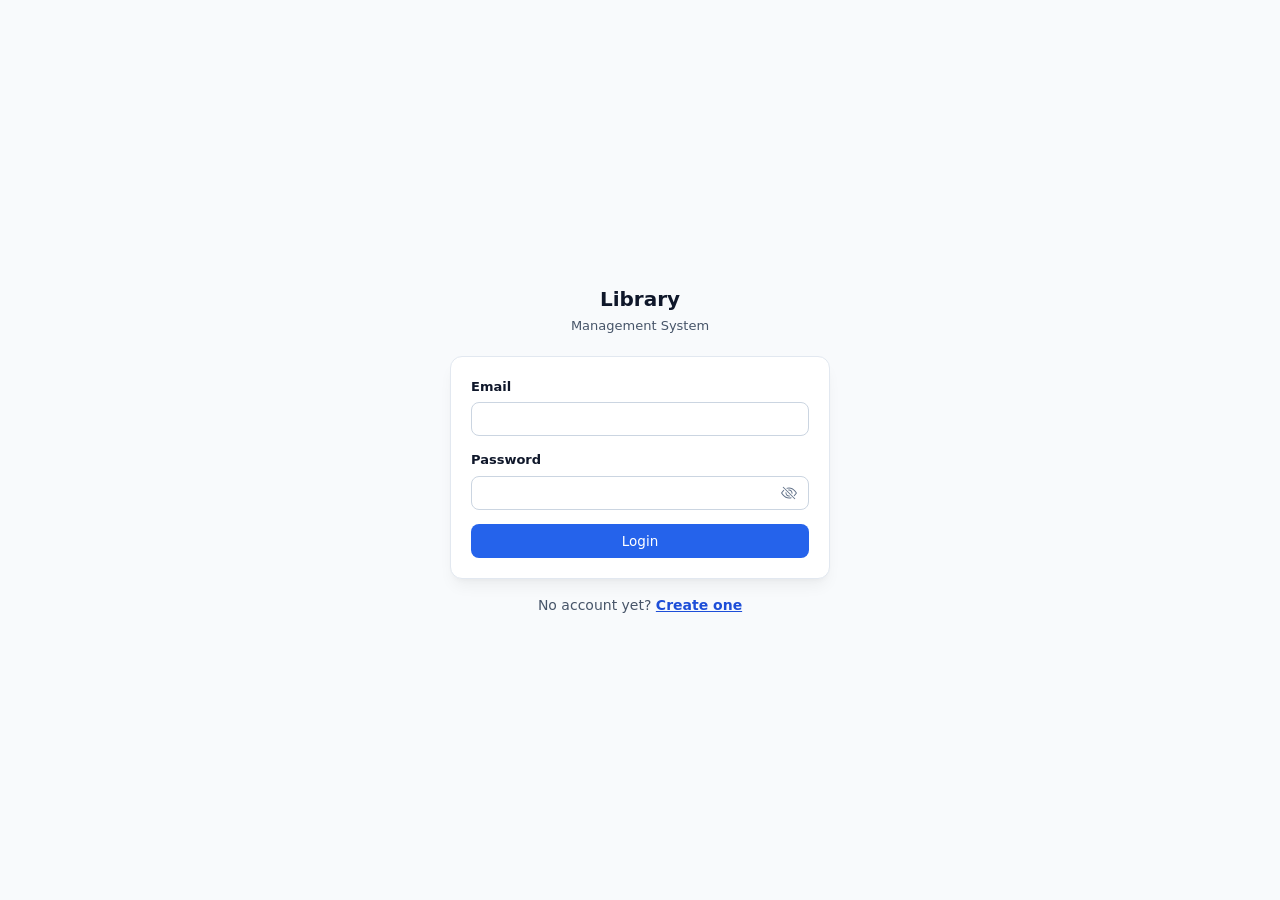
==== frontend/book.html @ 661a34f5 "feat: added book catalog ui" ====
<!DOCTYPE html>
<html lang="en">
<head>
  <meta charset="UTF-8">
  <meta name="viewport" content="width=device-width, initial-scale=1.0">
  <title>Book details - Library</title>
  <link rel="stylesheet" href="assets/css/base.css">
  <link rel="stylesheet" href="assets/css/layout.css">
  <link rel="stylesheet" href="assets/css/components.css">
  <link rel="stylesheet" href="assets/css/pages.css">
  <link rel="icon" href="data:,">
  <script src="assets/js/config.js"></script>
  <script src="assets/js/core/session.js"></script>
  <script src="assets/js/core/guard.js" data-auth="required"></script>
  <script src="assets/js/layout.js" defer></script>
</head>
<body data-title="Book details" data-nav="catalog.html">
  <p><a href="catalog.html" id="back-link">Back to catalog</a></p>
  <div id="alert" class="alert" hidden></div>

  <div id="loading-state" class="card"><div class="card__body muted">Loading...</div></div>

  <div class="card" id="book-card" hidden>
    <div class="card__header">
      <h2 id="book-title"></h2>
      <span id="book-badge"></span>
    </div>
    <div class="card__body">
      <dl class="dl">
        <dt>Author</dt>
        <dd id="book-author"></dd>
        <dt>ISBN</dt>
        <dd class="mono" id="book-isbn"></dd>
        <dt>Library barcode</dt>
        <dd class="mono" id="book-barcode"></dd>
        <dt>Location</dt>
        <dd id="book-location"></dd>
        <dt>Added</dt>
        <dd id="book-added"></dd>
        <dt>Updated</dt>
        <dd id="book-updated"></dd>
      </dl>
    </div>
    <div class="card__header" style="border-top: 1px solid var(--border)">
      <button class="btn btn--primary" type="button" id="reserve-btn">Reserve</button>
      <span class="muted" id="reserve-note" hidden></span>
    </div>
  </div>

  <div class="card" id="reserve-result" hidden>
    <div class="card__header"><h3>Reservation</h3></div>
    <div class="card__body">
      <div id="reserve-alert" class="alert alert--success"></div>
      <dl class="dl" id="reserve-details"></dl>
    </div>
  </div>

  <div class="modal-scrim" id="reserve-modal" hidden>
    <div class="modal" role="dialog" aria-modal="true" aria-labelledby="reserve-modal-title">
      <div class="modal__header"><h3 id="reserve-modal-title">Reserve this book?</h3></div>
      <div class="modal__body">
        <p><strong id="modal-book-title"></strong></p>
        <p class="muted" id="modal-book-meta"></p>
        <p class="muted">The copy will be held for you until 6pm.</p>
      </div>
      <div class="modal__actions">
        <button class="btn btn--secondary" id="modal-cancel" type="button">Cancel</button>
        <button class="btn btn--primary" id="modal-confirm" type="button">Reserve</button>
      </div>
    </div>
  </div>

  <script type="module" src="assets/js/pages/book.js"></script>
</body>
</html>
---- frontend/assets/css/base.css ----
:root {
  --bg: #f8fafc;
  --surface: #ffffff;
  --border: #e2e8f0;
  --border-strong: #cbd5e1;
  --text: #0f172a;
  --text-muted: #475569;
  --text-faint: #64748b;
  --accent: #2563eb;
  --accent-hover: #1d4ed8;
  --accent-soft: #eff6ff;
  --danger: #dc2626;
  --danger-soft: #fef2f2;
  --success: #16a34a;
  --success-soft: #f0fdf4;
  --warning: #b45309;
  --warning-soft: #fffbeb;
  --radius: 8px;
  --radius-lg: 12px;
  --shadow: 0 1px 2px rgba(15, 23, 42, 0.06);
  --shadow-lg: 0 10px 15px -3px rgba(0, 0, 0, 0.05), 0 4px 6px -4px rgba(0, 0, 0, 0.05);
  --font: system-ui, -apple-system, "Segoe UI", Roboto, "Helvetica Neue", Arial, sans-serif;
  --mono: ui-monospace, SFMono-Regular, Menlo, Consolas, monospace;
}

* {
  box-sizing: border-box;
}

html,
body {
  margin: 0;
  padding: 0;
}

body {
  font-family: var(--font);
  font-size: 14px;
  line-height: 1.5;
  color: var(--text);
  background: var(--bg);
  -webkit-font-smoothing: antialiased;
}

h1,
h2,
h3 {
  margin: 0;
  font-weight: 600;
  line-height: 1.25;
}

h1 {
  font-size: 22px;
}

h2 {
  font-size: 17px;
}

h3 {
  font-size: 15px;
}

p {
  margin: 0;
}

a {
  color: var(--accent-hover);
  text-decoration: none;
}

a:hover {
  text-decoration: underline;
}

:focus-visible {
  outline: 2px solid var(--accent);
  outline-offset: 2px;
}

.muted {
  color: var(--text-muted);
}

.faint {
  color: var(--text-faint);
}

.mono {
  font-family: var(--mono);
  font-size: 12.5px;
}
---- frontend/assets/css/layout.css ----
.shell {
  display: flex;
  min-height: 100vh;
}

.sidebar {
  width: 220px;
  flex-shrink: 0;
  background: var(--surface);
  border-right: 1px solid var(--border);
  display: flex;
  flex-direction: column;
  position: sticky;
  top: 0;
  height: 100vh;
}

.sidebar__brand {
  display: flex;
  align-items: center;
  gap: 10px;
  padding: 18px 20px;
  border-bottom: 1px solid var(--border);
}

.sidebar__brand-name {
  font-size: 15px;
  font-weight: 700;
  letter-spacing: -0.01em;
}

.sidebar__brand-sub {
  font-size: 11px;
  color: var(--text-muted);
}

.sidebar__nav {
  flex: 1;
  padding: 12px 10px;
  overflow-y: auto;
}

.sidebar__section {
  font-size: 10.5px;
  font-weight: 600;
  text-transform: uppercase;
  letter-spacing: 0.06em;
  color: var(--text-faint);
  padding: 12px 10px 6px;
}

.sidebar__link {
  display: flex;
  align-items: center;
  gap: 10px;
  padding: 8px 10px;
  margin: 1px 0;
  border-radius: var(--radius);
  color: var(--text-muted);
  font-weight: 500;
}

.sidebar__link:hover {
  background: var(--bg);
  color: var(--text);
  text-decoration: none;
}

.sidebar__link.active {
  background: var(--accent-soft);
  color: var(--accent);
}

.sidebar__footer {
  padding: 12px 10px;
  border-top: 1px solid var(--border);
}

.logout-btn {
  color: #334155;
  background-color: var(--surface);
  border-color: var(--border);
  transition: all 0.2s ease-in-out;
}

.logout-btn:hover:not(:disabled) {
  color: #991b1b;
  background-color: var(--danger-soft);
  border-color: #fca5a5;
}

.main {
  flex: 1;
  min-width: 0;
  display: flex;
  flex-direction: column;
}

.topbar {
  height: 56px;
  flex-shrink: 0;
  min-width: 0;
  background: var(--surface);
  border-bottom: 1px solid var(--border);
  display: flex;
  align-items: center;
  gap: 12px;
  padding: 0 24px;
  position: sticky;
  top: 0;
  z-index: 10;
}

.topbar__title {
  font-size: 15px;
  font-weight: 600;
  flex: 1;
  min-width: 0;
  white-space: nowrap;
  overflow: hidden;
  text-overflow: ellipsis;
}

.topbar__user {
  display: flex;
  align-items: center;
  gap: 10px;
  flex-shrink: 0;
}

.topbar__email {
  color: var(--text-muted);
}

.content {
  padding: 24px;
  max-width: 1100px;
  width: 100%;
}

.table-wrap {
  overflow-x: auto;
}

.no-scroll {
  overflow: hidden;
}

.nav-toggle {
  display: none;
  align-items: center;
  justify-content: center;
  width: 34px;
  height: 34px;
  padding: 0;
  border: 1px solid var(--border-strong);
  border-radius: var(--radius);
  background: var(--surface);
  color: var(--text-muted);
  cursor: pointer;
  flex-shrink: 0;
}

.nav-toggle:hover {
  color: var(--text);
}

.nav-toggle svg {
  display: block;
}

.nav-toggle svg[hidden] {
  display: none;
}

.scrim {
  display: none;
}

.auth-wrap {
  min-height: 100vh;
  display: flex;
  align-items: center;
  justify-content: center;
  padding: 24px;
}

.auth-card {
  width: 100%;
  max-width: 380px;
}

.auth-card__brand {
  text-align: center;
  margin-bottom: 20px;
}

.auth-card__brand-name {
  font-size: 20px;
  font-weight: 700;
}

.auth-card__brand-sub {
  color: var(--text-muted);
  font-size: 13px;
  margin-top: 2px;
}

.auth-alt {
  text-align: center;
  margin-top: 16px;
  color: var(--text-muted);
}

@media (max-width: 760px) {
  .topbar {
    padding: 0 16px;
  }

  .topbar__email {
    min-width: 0;
    overflow: hidden;
    text-overflow: ellipsis;
    white-space: nowrap;
    max-width: 45vw;
  }

  @media (max-width: 480px) {
    .topbar__email {
      display: none;
    }
  }

  .content {
    padding: 16px;
  }

  .nav-toggle {
    display: inline-flex;
  }

  .sidebar {
    position: fixed;
    inset: 0 auto 0 0;
    width: 240px;
    height: 100vh;
    z-index: 40;
    visibility: hidden;
    transform: translateX(-100%);
    transition: transform 0.2s ease, visibility 0s linear 0.2s;
  }

  .sidebar.open {
    visibility: visible;
    transform: translateX(0);
    transition: transform 0.2s ease, visibility 0s;
  }

  .scrim {
    display: block;
    position: fixed;
    inset: 0;
    z-index: 30;
    background: rgba(15, 23, 42, 0.4);
    visibility: hidden;
    opacity: 0;
    transition: opacity 0.2s ease, visibility 0s linear 0.2s;
  }

  .scrim.visible {
    visibility: visible;
    opacity: 1;
    transition: opacity 0.2s ease, visibility 0s;
  }
}

@media (prefers-reduced-motion: reduce) {
  .sidebar,
  .scrim,
  .logout-btn {
    transition: none;
  }
}
---- frontend/assets/css/components.css ----
.card {
  background: var(--surface);
  border: 1px solid var(--border);
  border-radius: var(--radius-lg);
  box-shadow: var(--shadow-lg);
}

.card__body {
  padding: 20px;
}

.card__header {
  padding: 16px 20px;
  border-bottom: 1px solid var(--border);
  display: flex;
  align-items: center;
  justify-content: space-between;
  gap: 12px;
}

.card__header + .card__body {
  padding-top: 16px;
}

.btn {
  display: inline-flex;
  align-items: center;
  justify-content: center;
  gap: 6px;
  padding: 8px 14px;
  border-radius: var(--radius);
  border: 1px solid transparent;
  font-family: inherit;
  font-size: 13.5px;
  font-weight: 500;
  cursor: pointer;
  white-space: nowrap;
}

.btn:disabled {
  opacity: 0.55;
  cursor: not-allowed;
}

.btn--primary {
  background: var(--accent);
  color: #ffffff;
}

.btn--primary:hover:not(:disabled) {
  background: var(--accent-hover);
}

.btn--secondary {
  background: var(--surface);
  border-color: var(--border-strong);
  color: var(--text);
}

.btn--secondary:hover:not(:disabled) {
  background: var(--bg);
}

.btn--danger {
  background: var(--danger);
  color: #ffffff;
}

.btn--danger:hover:not(:disabled) {
  background: #b91c1c;
}

.btn--block {
  width: 100%;
}

.field {
  display: flex;
  flex-direction: column;
  gap: 6px;
  margin-bottom: 14px;
}

.field__label {
  font-size: 13px;
  font-weight: 600;
}

.field__hint {
  font-size: 12px;
  color: var(--text-faint);
}

.input-group {
  position: relative;
}

.input-group .input {
  padding-right: 38px;
}

.input-action {
  position: absolute;
  top: 50%;
  right: 6px;
  transform: translateY(-50%);
  display: inline-flex;
  align-items: center;
  justify-content: center;
  width: 28px;
  height: 28px;
  padding: 0;
  border: 0;
  border-radius: var(--radius);
  background: transparent;
  color: var(--text-faint);
  cursor: pointer;
}

.input-action:hover {
  color: var(--text-muted);
}

.input-action:focus-visible {
  outline: 2px solid var(--accent);
  outline-offset: 0;
}

.input-action svg {
  display: block;
}

.input-action svg[hidden] {
  display: none;
}

.input,
.select,
.textarea {
  width: 100%;
  padding: 8px 10px;
  border: 1.5px solid var(--border-strong);
  border-radius: var(--radius);
  background: var(--surface);
  color: var(--text);
  font-family: inherit;
  font-size: 13.5px;
}

.input::placeholder {
  color: var(--text-faint);
}

.input:focus,
.select:focus,
.textarea:focus {
  outline: none;
  border-color: var(--accent);
  box-shadow: 0 0 0 3px rgba(37, 99, 235, 0.15);
}

.alert {
  display: flex;
  gap: 8px;
  padding: 10px 12px;
  border-radius: var(--radius);
  font-size: 13px;
  border: 1px solid transparent;
  margin-bottom: 14px;
}

.alert--error {
  background: var(--danger-soft);
  border-color: #fecaca;
  color: var(--danger);
}

.alert--success {
  background: var(--success-soft);
  border-color: #bbf7d0;
  color: var(--success);
}

.alert--info {
  background: var(--accent-soft);
  border-color: #bfdbfe;
  color: var(--accent);
}

.alert--warning {
  background: var(--warning-soft);
  border-color: #fde68a;
  color: var(--warning);
}

.alert[hidden] {
  display: none;
}

.badge {
  display: inline-flex;
  align-items: center;
  padding: 2px 8px;
  border-radius: 999px;
  font-size: 11.5px;
  font-weight: 600;
  border: 1px solid transparent;
}

.badge--gray {
  background: var(--bg);
  border-color: var(--border);
  color: var(--text-muted);
}

.badge--blue {
  background: var(--accent-soft);
  border-color: #bfdbfe;
  color: var(--accent);
}

.badge--green {
  background: var(--success-soft);
  border-color: #bbf7d0;
  color: var(--success);
}

.badge--red {
  background: var(--danger-soft);
  border-color: #fecaca;
  color: var(--danger);
}

.badge--amber {
  background: var(--warning-soft);
  border-color: #fde68a;
  color: var(--warning);
}

.badge-available {
  color: #166534;
  background-color: #dcfce7;
  border: 1px solid #86efac;
}

.badge-unavailable {
  color: #991b1b;
  background-color: #fee2e2;
  border: 1px solid #fca5a5;
}

.table {
  width: 100%;
  border-collapse: collapse;
  font-size: 13.5px;
}

.table th {
  text-align: left;
  font-weight: 600;
  color: var(--text-muted);
  font-size: 12px;
  text-transform: uppercase;
  letter-spacing: 0.04em;
  padding: 10px 12px;
  border-bottom: 1px solid var(--border);
  white-space: nowrap;
}

.table td {
  padding: 10px 12px;
  border-bottom: 1px solid var(--border);
  vertical-align: middle;
}

.table tbody tr:last-child td {
  border-bottom: 0;
}

.table tbody tr:hover {
  background: var(--bg);
}

.empty-state {
  text-align: center;
  padding: 48px 20px;
}

.empty-state__title {
  font-weight: 600;
  margin-bottom: 4px;
}

.empty-state__text {
  color: var(--text-muted);
  font-size: 13.5px;
}

.banner {
  display: flex;
  gap: 8px;
  align-items: flex-start;
  padding: 10px 14px;
  border: 1px solid #bfdbfe;
  background: var(--accent-soft);
  border-radius: var(--radius);
  color: var(--accent);
  font-size: 13px;
  margin-bottom: 20px;
}

.page-head {
  display: flex;
  align-items: center;
  justify-content: space-between;
  gap: 12px;
  margin-bottom: 20px;
}

.page-head__sub {
  color: var(--text-muted);
  font-size: 13px;
  margin-top: 2px;
}

.auth-alt a {
  text-decoration: underline;
  font-weight: 600;
}

.toolbar {
  display: flex;
  align-items: center;
  gap: 10px;
  margin-bottom: 16px;
  flex-wrap: wrap;
}

.toolbar .select {
  width: auto;
}

.toolbar .input {
  flex: 1;
  min-width: 180px;
}

.pagination {
  display: flex;
  align-items: center;
  justify-content: space-between;
  gap: 12px;
  padding: 12px 16px;
  border-top: 1px solid var(--border);
}

.pagination__info {
  color: var(--text-muted);
  font-size: 13px;
}

.pagination__controls {
  display: flex;
  gap: 8px;
}

.pagination__controls .btn[aria-disabled="true"] {
  opacity: 0.5;
  cursor: not-allowed;
}

.pagination__controls .btn[aria-disabled="true"]:hover {
  background: var(--surface);
}

.dl {
  display: grid;
  grid-template-columns: 160px 1fr;
  gap: 10px 20px;
}

.dl dt {
  color: var(--text-muted);
  font-size: 13px;
}

.dl dd {
  margin: 0;
}

.modal-scrim {
  position: fixed;
  inset: 0;
  z-index: 50;
  background: rgba(15, 23, 42, 0.4);
  display: grid;
  place-items: center;
  padding: 16px;
}

.modal-scrim[hidden] {
  display: none;
}

.modal {
  background: var(--surface);
  border: 1px solid var(--border);
  border-radius: var(--radius-lg);
  box-shadow: var(--shadow-lg);
  width: min(400px, 90vw);
}

.modal__header {
  padding: 16px 20px;
  border-bottom: 1px solid var(--border);
}

.modal__body {
  padding: 16px 20px;
}

.modal__body p {
  margin-bottom: 6px;
}

.modal__body p:last-child {
  margin-bottom: 0;
}

.modal__actions {
  padding: 12px 20px;
  border-top: 1px solid var(--border);
  display: flex;
  justify-content: flex-end;
  gap: 8px;
}
---- frontend/assets/css/pages.css ----
.stub-grid {
  display: grid;
  grid-template-columns: repeat(auto-fill, minmax(220px, 1fr));
  gap: 16px;
}

.stub-tile {
  padding: 18px;
}

.stub-tile__title {
  font-weight: 600;
  margin-bottom: 4px;
}

.stub-tile__text {
  color: var(--text-muted);
  font-size: 13px;
}
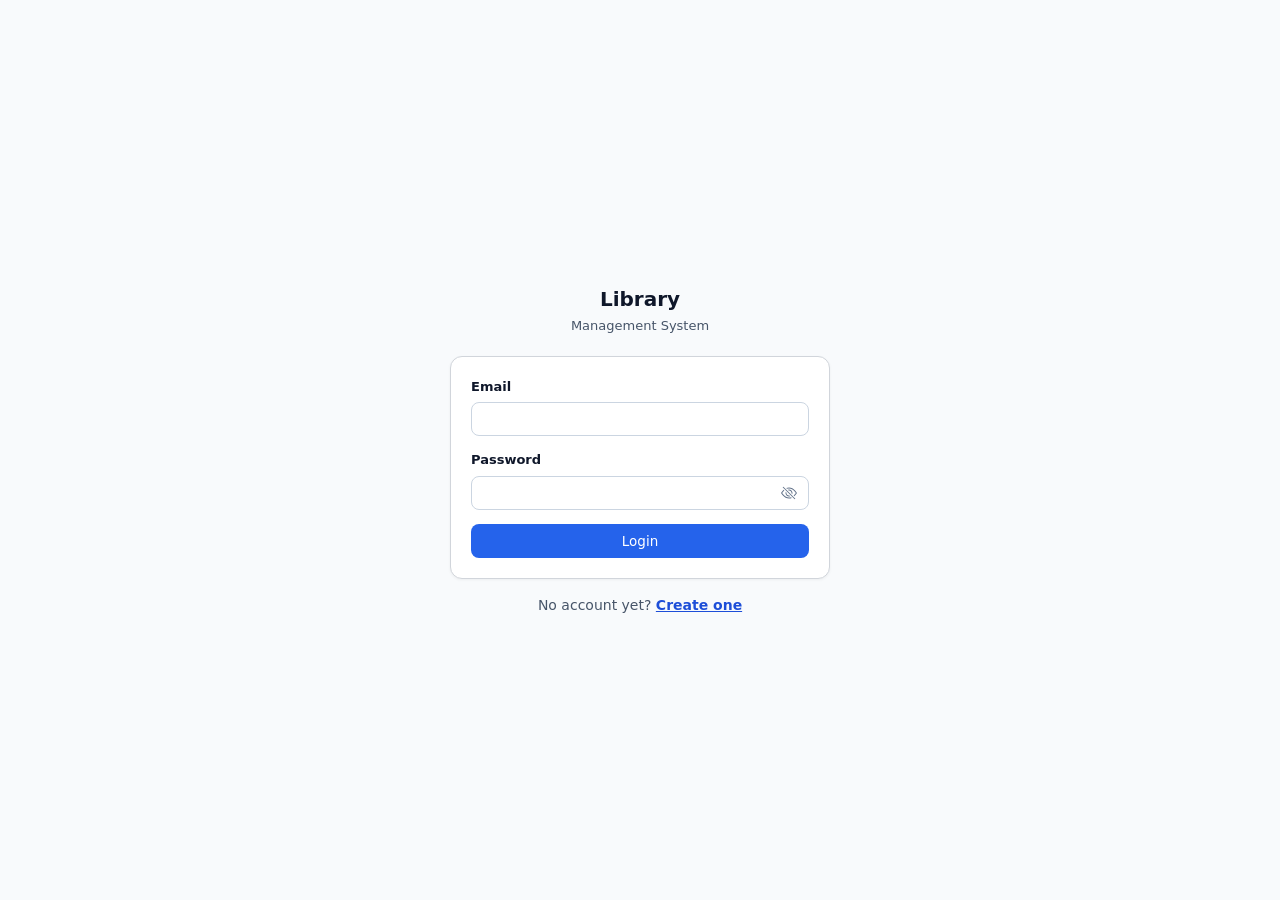
==== commit 97721e67: "style: increase border contrast for structural boundaries - Sidebar right border and topbar bottom b" ====
--- a/frontend/book.html
+++ b/frontend/book.html
@@ -1,75 +1,153 @@
-<!DOCTYPE html>
+<!doctype html>
 <html lang="en">
-<head>
-  <meta charset="UTF-8">
-  <meta name="viewport" content="width=device-width, initial-scale=1.0">
-  <title>Book details - Library</title>
-  <link rel="stylesheet" href="assets/css/base.css">
-  <link rel="stylesheet" href="assets/css/layout.css">
-  <link rel="stylesheet" href="assets/css/components.css">
-  <link rel="stylesheet" href="assets/css/pages.css">
-  <link rel="icon" href="data:,">
-  <script src="assets/js/config.js"></script>
-  <script src="assets/js/core/session.js"></script>
-  <script src="assets/js/core/guard.js" data-auth="required"></script>
-  <script src="assets/js/layout.js" defer></script>
-</head>
-<body data-title="Book details" data-nav="catalog.html">
-  <p><a href="catalog.html" id="back-link">Back to catalog</a></p>
-  <div id="alert" class="alert" hidden></div>
+  <head>
+    <meta charset="UTF-8" />
+    <meta name="viewport" content="width=device-width, initial-scale=1.0" />
+    <title>Book details - Library</title>
+    <link rel="stylesheet" href="assets/css/base.css" />
+    <link rel="stylesheet" href="assets/css/layout.css" />
+    <link rel="stylesheet" href="assets/css/components.css" />
+    <link rel="stylesheet" href="assets/css/pages.css" />
+    <link rel="icon" type="image/png" href="assets/icons/library.png" />
+    <script src="assets/js/config.js"></script>
+    <script src="assets/js/core/session.js"></script>
+    <script src="assets/js/core/guard.js" data-auth="required"></script>
+    <script src="assets/js/layout.js" defer></script>
+  </head>
+  <body data-title="Book details" data-nav="catalog.html">
+    <div class="shell">
+      <aside class="sidebar" id="sidebar-nav">
+        <a class="sidebar__brand" href="catalog.html">
+          <div>
+            <h2 class="sidebar__brand-name">Library</h2>
+            <p class="sidebar__brand-sub">Management System</p>
+          </div>
+        </a>
+        <nav class="sidebar__nav" aria-label="Main"></nav>
+        <footer class="sidebar__footer">
+          <button class="btn btn--block logout-btn" type="button">
+            <svg
+              xmlns="http://www.w3.org/2000/svg"
+              width="16"
+              height="16"
+              fill="currentColor"
+              viewBox="0 0 16 16"
+              aria-hidden="true"
+            >
+              <path
+                fill-rule="evenodd"
+                d="M6 12.5a.5.5 0 0 0 .5.5h8a.5.5 0 0 0 .5-.5v-9a.5.5 0 0 0-.5-.5h-8a.5.5 0 0 0-.5.5v2a.5.5 0 0 1-1 0v-2A1.5 1.5 0 0 1 6.5 2h8A1.5 1.5 0 0 1 16 3.5v9a1.5 1.5 0 0 1-1.5 1.5h-8A1.5 1.5 0 0 1 5 12.5v-2a.5.5 0 0 1 1 0z"
+              />
+              <path
+                fill-rule="evenodd"
+                d="M.146 8.354a.5.5 0 0 1 0-.708l3-3a.5.5 0 1 1 .708.708L1.707 7.5H10.5a.5.5 0 0 1 0 1H1.707l2.147 2.146a.5.5 0 0 1-.708.708z"
+              />
+            </svg>
+            Logout
+          </button>
+        </footer>
+      </aside>
+      <div class="main">
+        <header class="topbar">
+          <button
+            class="nav-toggle"
+            type="button"
+            aria-controls="sidebar-nav"
+            aria-expanded="false"
+            aria-label="Open navigation"
+          >
+            <svg
+              xmlns="http://www.w3.org/2000/svg"
+              width="16"
+              height="16"
+              fill="currentColor"
+              viewBox="0 0 16 16"
+              aria-hidden="true"
+            >
+              <path
+                fill-rule="evenodd"
+                d="M2.5 12a.5.5 0 0 1 .5-.5h10a.5.5 0 0 1 0 1H3a.5.5 0 0 1-.5-.5m0-4a.5.5 0 0 1 .5-.5h10a.5.5 0 0 1 0 1H3a.5.5 0 0 1-.5-.5m0-4a.5.5 0 0 1 .5-.5h10a.5.5 0 0 1 0 1H3a.5.5 0 0 1-.5-.5"
+              />
+            </svg>
+            <svg
+              xmlns="http://www.w3.org/2000/svg"
+              width="16"
+              height="16"
+              fill="currentColor"
+              viewBox="0 0 16 16"
+              aria-hidden="true"
+              hidden
+            >
+              <path
+                d="M4.646 4.646a.5.5 0 0 1 .708 0L8 7.293l2.646-2.647a.5.5 0 0 1 .708.708L8.707 8l2.647 2.646a.5.5 0 0 1-.708-.708L8 8.707l-2.646 2.647a.5.5 0 0 1-.708.708L7.293 8 4.646 5.354a.5.5 0 0 1 0-.708"
+              />
+            </svg>
+          </button>
+          <p class="topbar__title"></p>
+          <div class="topbar__user">
+            <span class="topbar__email"></span>
+            <span class="badge"></span>
+          </div>
+        </header>
+        <main class="content">
+          <p><a href="catalog.html" id="back-link">Back to catalog</a></p>
+          <div id="alert" class="alert" role="alert" hidden></div>
 
-  <div id="loading-state" class="card"><div class="card__body muted">Loading...</div></div>
+          <div id="loading-state" class="card">
+            <div class="card__body muted">Loading...</div>
+          </div>
 
-  <div class="card" id="book-card" hidden>
-    <div class="card__header">
-      <h2 id="book-title"></h2>
-      <span id="book-badge"></span>
+          <div class="card" id="book-card" hidden>
+            <div class="card__masthead">
+              <h1 id="book-title"></h1>
+              <span id="book-badge"></span>
+            </div>
+            <div class="card__body">
+              <dl class="dl">
+                <dt>Author</dt>
+                <dd id="book-author"></dd>
+                <dt>ISBN</dt>
+                <dd class="mono" id="book-isbn"></dd>
+                <dt>Library barcode</dt>
+                <dd class="mono" id="book-barcode"></dd>
+                <dt>Location</dt>
+                <dd id="book-location"></dd>
+                <dt>Added</dt>
+                <dd id="book-added"></dd>
+                <dt>Updated</dt>
+                <dd id="book-updated"></dd>
+              </dl>
+            </div>
+            <div class="card__actions">
+              <button class="btn btn--primary" type="button" id="reserve-btn">
+                Reserve
+              </button>
+              <a
+                class="btn btn--secondary"
+                id="edit-book-link"
+                href="staff/inventory.html"
+                hidden
+                >Edit</a
+              >
+              <span class="muted" id="reserve-note" hidden></span>
+            </div>
+          </div>
+
+          <div class="card" id="reserve-result" hidden>
+            <h2 class="card__header card__title">Reservation</h2>
+            <div class="card__body">
+              <div
+                id="reserve-alert"
+                class="alert alert--success"
+                role="alert"
+              ></div>
+              <dl class="dl" id="reserve-details"></dl>
+            </div>
+          </div>
+        </main>
+      </div>
+      <div class="scrim"></div>
     </div>
-    <div class="card__body">
-      <dl class="dl">
-        <dt>Author</dt>
-        <dd id="book-author"></dd>
-        <dt>ISBN</dt>
-        <dd class="mono" id="book-isbn"></dd>
-        <dt>Library barcode</dt>
-        <dd class="mono" id="book-barcode"></dd>
-        <dt>Location</dt>
-        <dd id="book-location"></dd>
-        <dt>Added</dt>
-        <dd id="book-added"></dd>
-        <dt>Updated</dt>
-        <dd id="book-updated"></dd>
-      </dl>
-    </div>
-    <div class="card__header" style="border-top: 1px solid var(--border)">
-      <button class="btn btn--primary" type="button" id="reserve-btn">Reserve</button>
-      <span class="muted" id="reserve-note" hidden></span>
-    </div>
-  </div>
-
-  <div class="card" id="reserve-result" hidden>
-    <div class="card__header"><h3>Reservation</h3></div>
-    <div class="card__body">
-      <div id="reserve-alert" class="alert alert--success"></div>
-      <dl class="dl" id="reserve-details"></dl>
-    </div>
-  </div>
-
-  <div class="modal-scrim" id="reserve-modal" hidden>
-    <div class="modal" role="dialog" aria-modal="true" aria-labelledby="reserve-modal-title">
-      <div class="modal__header"><h3 id="reserve-modal-title">Reserve this book?</h3></div>
-      <div class="modal__body">
-        <p><strong id="modal-book-title"></strong></p>
-        <p class="muted" id="modal-book-meta"></p>
-        <p class="muted">The copy will be held for you until 6pm.</p>
-      </div>
-      <div class="modal__actions">
-        <button class="btn btn--secondary" id="modal-cancel" type="button">Cancel</button>
-        <button class="btn btn--primary" id="modal-confirm" type="button">Reserve</button>
-      </div>
-    </div>
-  </div>
-
-  <script type="module" src="assets/js/pages/book.js"></script>
-</body>
+    <script type="module" src="assets/js/pages/book.js"></script>
+  </body>
 </html>
--- a/frontend/assets/css/base.css
+++ b/frontend/assets/css/base.css
@@ -3,6 +3,7 @@
   --surface: #ffffff;
   --border: #e2e8f0;
   --border-strong: #cbd5e1;
+  --border-emphasis: #d1d5db;
   --text: #0f172a;
   --text-muted: #475569;
   --text-faint: #64748b;
@@ -18,8 +19,12 @@
   --radius: 8px;
   --radius-lg: 12px;
   --shadow: 0 1px 2px rgba(15, 23, 42, 0.06);
-  --shadow-lg: 0 10px 15px -3px rgba(0, 0, 0, 0.05), 0 4px 6px -4px rgba(0, 0, 0, 0.05);
-  --font: system-ui, -apple-system, "Segoe UI", Roboto, "Helvetica Neue", Arial, sans-serif;
+  --shadow-soft: 0 1px 3px rgba(0, 0, 0, 0.05);
+  --shadow-lg:
+    0 10px 15px -3px rgba(0, 0, 0, 0.05), 0 4px 6px -4px rgba(0, 0, 0, 0.05);
+  --font:
+    system-ui, -apple-system, "Segoe UI", Roboto, "Helvetica Neue", Arial,
+    sans-serif;
   --mono: ui-monospace, SFMono-Regular, Menlo, Consolas, monospace;
 }
 
@@ -92,3 +97,35 @@
   font-family: var(--mono);
   font-size: 12.5px;
 }
+
+.sr-only {
+  position: absolute;
+  width: 1px;
+  height: 1px;
+  padding: 0;
+  margin: -1px;
+  overflow: hidden;
+  clip: rect(0, 0, 0, 0);
+  white-space: nowrap;
+  border: 0;
+}
+
+.text-danger {
+  color: var(--danger);
+}
+
+.text-success {
+  color: var(--success);
+}
+
+.text-sm {
+  font-size: 13px;
+}
+
+.cell-sub {
+  font-size: 12.5px;
+}
+
+.cell-sub--stack {
+  margin-top: 2px;
+}
--- a/frontend/assets/css/layout.css
+++ b/frontend/assets/css/layout.css
@@ -7,7 +7,7 @@
   width: 220px;
   flex-shrink: 0;
   background: var(--surface);
-  border-right: 1px solid var(--border);
+  border-right: 1px solid var(--border-emphasis);
   display: flex;
   flex-direction: column;
   position: sticky;
@@ -21,12 +21,18 @@
   gap: 10px;
   padding: 18px 20px;
   border-bottom: 1px solid var(--border);
+  color: inherit;
+}
+
+.sidebar__brand:hover {
+  text-decoration: none;
 }
 
 .sidebar__brand-name {
   font-size: 15px;
   font-weight: 700;
   letter-spacing: -0.01em;
+  line-height: inherit;
 }
 
 .sidebar__brand-sub {
@@ -38,6 +44,13 @@
   flex: 1;
   padding: 12px 10px;
   overflow-y: auto;
+}
+
+.sidebar__list,
+.sidebar__group {
+  list-style: none;
+  margin: 0;
+  padding: 0;
 }
 
 .sidebar__section {
@@ -83,6 +96,10 @@
   transition: all 0.2s ease-in-out;
 }
 
+.logout-btn svg {
+  display: block;
+}
+
 .logout-btn:hover:not(:disabled) {
   color: #991b1b;
   background-color: var(--danger-soft);
@@ -101,7 +118,7 @@
   flex-shrink: 0;
   min-width: 0;
   background: var(--surface);
-  border-bottom: 1px solid var(--border);
+  border-bottom: 1px solid var(--border-emphasis);
   display: flex;
   align-items: center;
   gap: 12px;
@@ -140,6 +157,33 @@
 
 .table-wrap {
   overflow-x: auto;
+  background-color: var(--surface);
+  background-image:
+    linear-gradient(to right, var(--surface), transparent),
+    linear-gradient(to left, var(--surface), transparent),
+    linear-gradient(to right, rgba(15, 23, 42, 0.1), rgba(15, 23, 42, 0)),
+    linear-gradient(to left, rgba(15, 23, 42, 0.1), rgba(15, 23, 42, 0));
+  background-position:
+    0 0,
+    100% 0,
+    0 0,
+    100% 0;
+  background-repeat: no-repeat;
+  background-size:
+    24px 100%,
+    24px 100%,
+    10px 100%,
+    10px 100%;
+  background-attachment: local, local, scroll, scroll;
+}
+
+.table-wrap::-webkit-scrollbar {
+  height: 8px;
+}
+
+.table-wrap::-webkit-scrollbar-thumb {
+  background: var(--border-strong);
+  border-radius: 999px;
 }
 
 .no-scroll {
@@ -198,6 +242,7 @@
 .auth-card__brand-name {
   font-size: 20px;
   font-weight: 700;
+  line-height: inherit;
 }
 
 .auth-card__brand-sub {
@@ -247,13 +292,17 @@
     z-index: 40;
     visibility: hidden;
     transform: translateX(-100%);
-    transition: transform 0.2s ease, visibility 0s linear 0.2s;
+    transition:
+      transform 0.2s ease,
+      visibility 0s linear 0.2s;
   }
 
   .sidebar.open {
     visibility: visible;
     transform: translateX(0);
-    transition: transform 0.2s ease, visibility 0s;
+    transition:
+      transform 0.2s ease,
+      visibility 0s;
   }
 
   .scrim {
@@ -264,13 +313,17 @@
     background: rgba(15, 23, 42, 0.4);
     visibility: hidden;
     opacity: 0;
-    transition: opacity 0.2s ease, visibility 0s linear 0.2s;
+    transition:
+      opacity 0.2s ease,
+      visibility 0s linear 0.2s;
   }
 
   .scrim.visible {
     visibility: visible;
     opacity: 1;
-    transition: opacity 0.2s ease, visibility 0s;
+    transition:
+      opacity 0.2s ease,
+      visibility 0s;
   }
 }
 
--- a/frontend/assets/css/components.css
+++ b/frontend/assets/css/components.css
@@ -1,8 +1,16 @@
 .card {
   background: var(--surface);
-  border: 1px solid var(--border);
+  border: 1px solid var(--border-emphasis);
   border-radius: var(--radius-lg);
-  box-shadow: var(--shadow-lg);
+  box-shadow: var(--shadow-soft);
+}
+
+.card--sm {
+  max-width: 480px;
+}
+
+.card--md {
+  max-width: 560px;
 }
 
 .card__body {
@@ -16,6 +24,33 @@
   align-items: center;
   justify-content: space-between;
   gap: 12px;
+  font-size: inherit;
+  font-weight: inherit;
+  line-height: inherit;
+}
+
+.card__masthead {
+  padding: 16px 20px;
+  border-bottom: 1px solid var(--border);
+  display: flex;
+  align-items: center;
+  justify-content: space-between;
+  gap: 12px;
+}
+
+.card__actions {
+  padding: 16px 20px;
+  border-top: 1px solid var(--border);
+  border-bottom: 1px solid var(--border);
+  display: flex;
+  align-items: center;
+  justify-content: space-between;
+  gap: 12px;
+}
+
+.card__title {
+  font-size: 15px;
+  font-weight: 600;
 }
 
 .card__header + .card__body {
@@ -40,6 +75,10 @@
 .btn:disabled {
   opacity: 0.55;
   cursor: not-allowed;
+}
+
+.btn[hidden] {
+  display: none;
 }
 
 .btn--primary {
@@ -207,6 +246,10 @@
   border: 1px solid transparent;
 }
 
+.badge:empty {
+  display: none;
+}
+
 .badge--gray {
   background: var(--bg);
   border-color: var(--border);
@@ -251,6 +294,7 @@
 
 .table {
   width: 100%;
+  min-width: 600px;
   border-collapse: collapse;
   font-size: 13.5px;
 }
@@ -263,7 +307,7 @@
   text-transform: uppercase;
   letter-spacing: 0.04em;
   padding: 10px 12px;
-  border-bottom: 1px solid var(--border);
+  border-bottom: 1px solid var(--border-strong);
   white-space: nowrap;
 }
 
@@ -271,6 +315,14 @@
   padding: 10px 12px;
   border-bottom: 1px solid var(--border);
   vertical-align: middle;
+  white-space: nowrap;
+}
+
+.table .col-book {
+  white-space: normal;
+  min-width: 160px;
+  word-break: normal;
+  overflow-wrap: break-word;
 }
 
 .table tbody tr:last-child td {
@@ -287,13 +339,23 @@
 }
 
 .empty-state__title {
+  font-size: inherit;
   font-weight: 600;
+  line-height: inherit;
   margin-bottom: 4px;
 }
 
 .empty-state__text {
   color: var(--text-muted);
   font-size: 13.5px;
+}
+
+.empty-state__link {
+  margin-top: 12px;
+}
+
+.empty-state__link--spaced {
+  margin-top: 16px;
 }
 
 .banner {
@@ -309,6 +371,12 @@
   margin-bottom: 20px;
 }
 
+.banner--warning {
+  border-color: #fde68a;
+  background: var(--warning-soft);
+  color: var(--warning);
+}
+
 .page-head {
   display: flex;
   align-items: center;
@@ -334,6 +402,28 @@
   gap: 10px;
   margin-bottom: 16px;
   flex-wrap: wrap;
+}
+
+.toolbar--flush {
+  margin-bottom: 0;
+}
+
+.table-summary {
+  margin-bottom: 12px;
+}
+
+.card-note {
+  margin-top: 8px;
+  font-size: 13px;
+}
+
+.card-note--spaced {
+  margin-top: 12px;
+  font-size: 13px;
+}
+
+.loading-pad {
+  padding: 16px;
 }
 
 .toolbar .select {
@@ -364,12 +454,12 @@
   gap: 8px;
 }
 
-.pagination__controls .btn[aria-disabled="true"] {
+.pagination__controls .btn:disabled {
   opacity: 0.5;
   cursor: not-allowed;
 }
 
-.pagination__controls .btn[aria-disabled="true"]:hover {
+.pagination__controls .btn:disabled:hover {
   background: var(--surface);
 }
 
@@ -415,6 +505,10 @@
   border-bottom: 1px solid var(--border);
 }
 
+.modal__title {
+  font-size: 15px;
+}
+
 .modal__body {
   padding: 16px 20px;
 }
--- a/frontend/assets/css/pages.css
+++ b/frontend/assets/css/pages.css
@@ -2,6 +2,9 @@
   display: grid;
   grid-template-columns: repeat(auto-fill, minmax(220px, 1fr));
   gap: 16px;
+  list-style: none;
+  margin: 0;
+  padding: 0;
 }
 
 .stub-tile {
@@ -9,6 +12,8 @@
 }
 
 .stub-tile__title {
+  font-size: inherit;
+  line-height: inherit;
   font-weight: 600;
   margin-bottom: 4px;
 }
@@ -17,3 +22,104 @@
   color: var(--text-muted);
   font-size: 13px;
 }
+
+.desk-grid {
+  display: grid;
+  grid-template-columns: repeat(auto-fit, minmax(280px, 1fr));
+  gap: 16px;
+  margin-bottom: 20px;
+}
+
+.desk-result {
+  font-size: 13px;
+  margin-top: 12px;
+}
+
+.field--inline label {
+  display: flex;
+  align-items: center;
+  gap: 8px;
+  font-size: 14px;
+}
+
+.seg {
+  display: inline-flex;
+  gap: 2px;
+  padding: 3px;
+  background: #e2e8f0;
+  border-radius: var(--radius);
+  margin-bottom: 16px;
+}
+
+.seg__btn {
+  border: none;
+  background: transparent;
+  padding: 6px 14px;
+  border-radius: calc(var(--radius) - 3px);
+  font-size: 13.5px;
+  font-weight: 600;
+  color: var(--text-muted);
+  cursor: pointer;
+}
+
+.seg__btn:hover {
+  color: var(--text);
+}
+
+.seg__btn[aria-pressed="true"] {
+  background: var(--surface);
+  color: var(--text);
+  box-shadow: var(--shadow-sm, 0 1px 2px rgba(15, 23, 42, 0.08));
+}
+
+.profile-photo {
+  display: flex;
+  align-items: center;
+  gap: 16px;
+  margin-bottom: 20px;
+}
+
+.profile-photo__controls {
+  display: flex;
+  align-items: center;
+  gap: 8px;
+  flex-wrap: wrap;
+}
+
+.avatar {
+  width: 72px;
+  height: 72px;
+  border-radius: 999px;
+  border: 1.5px solid var(--border-strong);
+  object-fit: cover;
+  background: var(--bg);
+}
+
+.profile-actions {
+  margin-top: 16px;
+  display: flex;
+  align-items: center;
+  gap: 8px;
+}
+
+#pay-fine-btn {
+  margin-left: 8px;
+}
+
+#balance-amount {
+  font-size: 28px;
+  font-weight: 700;
+}
+
+#book-title {
+  font-size: 17px;
+}
+
+.signup-info {
+  margin-bottom: 14px;
+}
+
+a.signup-cta,
+a.signup-cta:hover {
+  text-decoration: none;
+}
